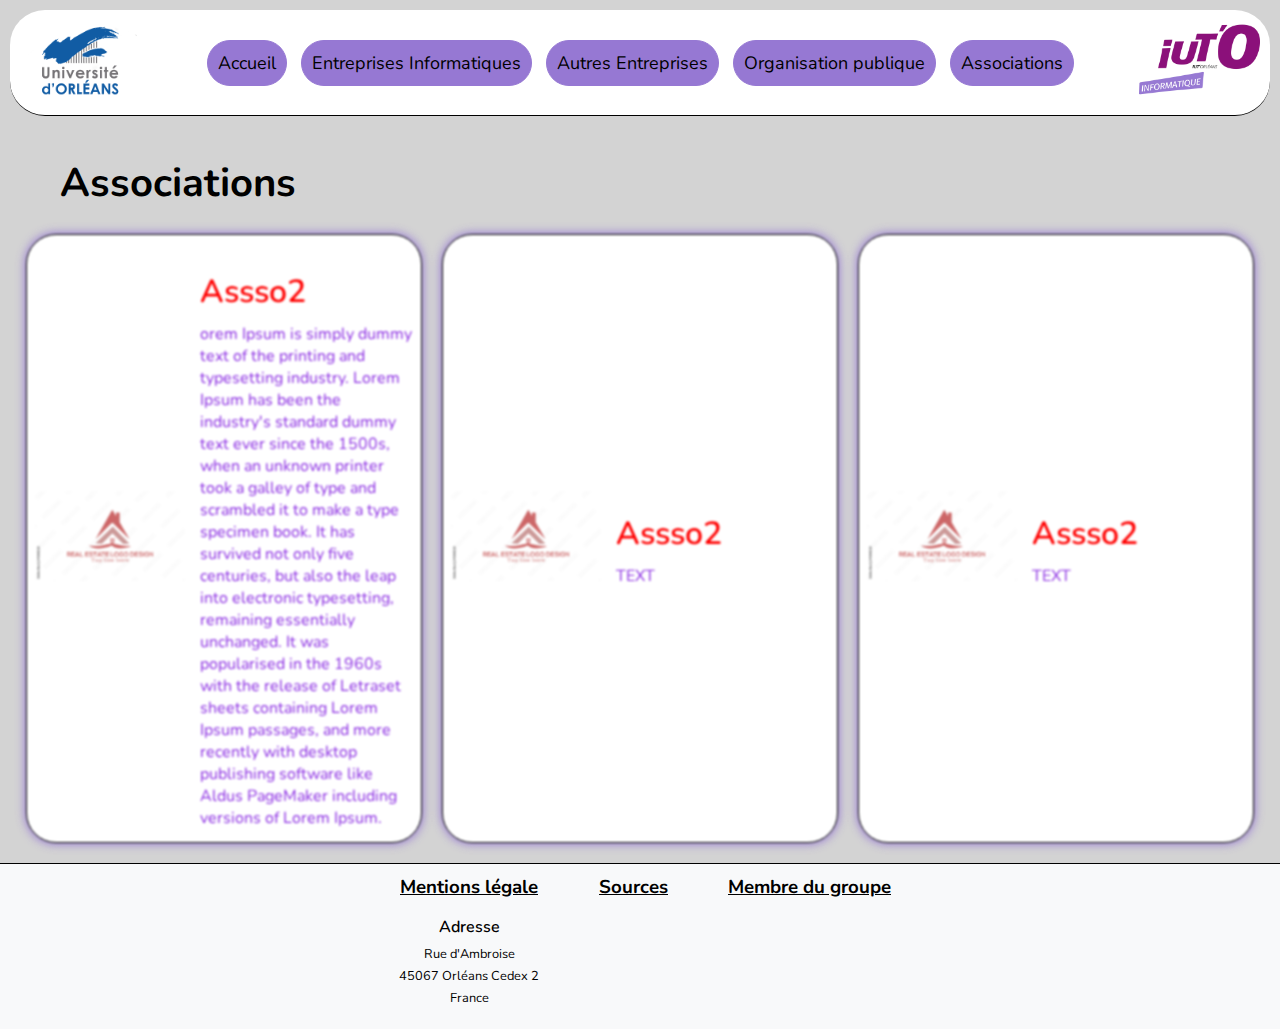
==== associations.html @ 58e04e58 "feat : ajout de liens vers les pages de l'université dans les en-têtes" ====
<!DOCTYPE html>
<html lang="fr">
<head>
    <meta charset="UTF-8">
    <meta name="viewport" content="width=device-width, initial-scale=1.0">
    <link rel="preconnect" href="https://fonts.googleapis.com">
    <link rel="preconnect" href="https://fonts.gstatic.com" crossorigin>
    <link href="https://fonts.googleapis.com/css2?family=Nunito:ital,wght@0,384;1,384&display=swap" rel="stylesheet">
    <link rel="stylesheet" href="./ressources/css/styles.css">
    <link rel="stylesheet" href="./ressources/css/positions.css">
    <title>IUT Orléans</title>
</head>
<body>
    <header>
        <a href="https://www.univ-orleans.fr/fr/">
            <img src="./ressources/img/logoiut/Logo-IUTO-Univ.png" alt="Logo IUT" class="header_img" style="width: 100%;">
        </a>
        <nav class="nav_header">
            <ul class="nav_list">
                <a href="./index.html"><li>Accueil</li></a><!-- Groupe -->
                <a href="./entreprises_informatique.html"><li>Entreprises Informatiques</li></a><!--Stanislas HOMENIUK-->
                <a href="./autres_entreprises.html"><li>Autres Entreprises</li></a> <!--Bastian-->
                <a href="./orgaPublique.html"><li>Organisation publique</li></a> <!--Louis Maillet-->
                <a href="./associations.html"><li>Associations</li></a><!-- Célestin MAUBERT --> 
            </ul>
        </nav>
        <a href="https://www.univ-orleans.fr/fr/iut-orleans">
            <img src="./ressources/img/logoiut/IUTO-Info-sansfond.png" alt="Logo IUT" class="header_img" style="width: 100%;">
        </a>
    </header>
    <main>
        <h1 class="maintitle">Associations</h1> 
        <section class="main_section">
            <section class="ficheidentité">
                <article class="fiche">
                    <section class="fiche_img">
                        <img src="./ressources/img/associations/1000_F_411882128_7cZYniRq5bo5vbn8PYfZbslln73G75E5.jpg" alt="Icon de la première associations">
                    </section>
                    <section class="fiche_text">
                        <h2 class="fiche_header_text">Assso2</h2>
                        <p class="fiche_body_text">orem Ipsum is simply dummy text of the printing and typesetting industry. Lorem Ipsum has been the industry's standard dummy text ever since the 1500s, when an unknown printer took a galley of type and scrambled it to make a type specimen book. It has survived not only five centuries, but also the leap into electronic typesetting, remaining essentially unchanged. It was popularised in the 1960s with the release of Letraset sheets containing Lorem Ipsum passages, and more recently with desktop publishing software like Aldus PageMaker including versions of Lorem Ipsum.</p>
                    </section>
                </article>
                <article class="fiche">
                    <section class="fiche_img">
                        <img src="./ressources/img/associations/1000_F_411882128_7cZYniRq5bo5vbn8PYfZbslln73G75E5.jpg" alt="Icon de la première associations">
                    </section>
                    <section class="fiche_text">
                        <h2 class="fiche_header_text">Assso2</h2>
                        <p class="fiche_body_text">TEXT</p>
                    </section>
                </article>
                <article class="fiche">
                    <section class="fiche_img">
                        <img src="./ressources/img/associations/1000_F_411882128_7cZYniRq5bo5vbn8PYfZbslln73G75E5.jpg" alt="Icon de la première associations">
                    </section>
                    <section class="fiche_text">
                        <h2 class="fiche_header_text">Assso2</h2>
                        <p class="fiche_body_text">TEXT</p>
                    </section>
                </article>
            </section>
        </section>
    </main>
    <footer class="footer">
        <nav class="nav_footer">
            <section class="section_footer">
                <h3><a href="">Mentions légale</a></h3>
                <ul>
                    <li><h4>Adresse</h4></li>
                    <li><span>
                        Rue d'Ambroise
                        <br>
                        45067 Orléans Cedex 2
                        <br>
                        France
                    </span></li>
                </ul>
            </section>
            <section class="section_footer">
                <h3><a href="">Sources</a></h3>
            </section>
            <section class="section_footer">
                <h3><a href="">Membre du groupe</a></h3>
            </section>
        </nav>
    </footer>
</body>
</html>
---- ressources/css/styles.css ----
/*Setup*/
html {
    font-family: "Nunito", serif;
    font-style: normal;
}

body h1, h3 {
    margin: 0 0 14px
}

body {
    padding: 0;
    margin: 0;
    background-color: lightgrey;
}

h1 {
    font-size: 2.5em;
    font-weight: 700;
}

h2 {
    font-size: 2em;
    font-weight: 600;
}

h4 {
    font-size: 1em;
    font-weight: 600;
}

p {
    font-size: 1em;
    font-weight: 400;
}

/*Header + Nav*/
header {
    margin: 10px;
    border-bottom: 1px solid black;
    border-radius: 35px;
    background-color: #FFFFFF; 
}

.nav_header a li {
    list-style:none;
    border: 1px solid #9678d3;
    border-radius: 35px;
    background-color: #9678d3;
    color: black;
    text-align: center;
    font-size: 18px;
    margin: 5px 7px;
    transition-duration: 0.3s;
}

.nav_header a {
    text-decoration: none;
}

.nav_header a li:hover {
    background-color: #ddd;
    color: black;
}

.header_img {
    max-width: 150px;
}

/*Fiche Identité - Header*/
.ficheidentité article {
    border:1px solid black;
    border-radius: 30px;
    background-color: white;
    box-shadow: 0px 0px 10px 1px #9678d3;
    filter: blur(1px);
    transition: 0.2S;
}

.ficheidentité article:hover {
    filter: blur(0px);
    transition: 0.2s;
}

/*Le blur est désactivé si petit écran*/


.fiche {
    display: flex;
    align-items: center;
    margin-bottom: 10px;
    height: auto;
}

.fiche_img {
    width: 150px;
    margin-right: 15px;
}

.fiche_img img {
    max-width: 100%;
    height: auto;
}

.fiche_text {
    flex: 1;
}

.fiche_header_text {
    margin-bottom: 10px;
    font-size: 2em;
    color: red;
}
/*Fiche Identité - Body*/
.fiche_body {
    margin-top: 10px;
}

.fiche_body_text {
    margin: 0px;
    font-size: 1em;
    color: blueviolet;
}

.fiche_body_text{
    max-width: 600px;
    margin-bottom: 5px;
}
/*Image*/



/*Main*/
main {
    margin: 5px;
    padding: 5px;
}

/*Footer*/

.footer {
    border-top: 1px solid black;
    background-color: #FFFFFF;
}

.footer li {
    list-style: none;
    margin-left: 0px;
    padding-left: 0px;
}
.footer a {
    color: black;
}
.footer span {
    font-size: 0.8em
}

.section_footer h4 {
    margin-top: 2px;
    margin-bottom: 4px;
}

/*Responsive*/
@media (max-width: 768px) {
    h1 {
        font-size: 4em;
        font-weight: 700;
    }
    
    h2 {
        font-size: 0.5em;
        font-weight: 600;
    }
    
    h4 {
        font-size: 0.3em;
        font-weight: 600;
    }
    
    p {
        font-size: 0.2em;
        font-weight: 400;
    }

    .nav_header ul {
        flex-direction: column;
    }

    .ficheidentité {
        grid-template-columns: 1fr;
    }

    .ficheidentité article {
        filter: none;
    }
}
---- ressources/css/positions.css ----
/*Header + Nav*/

header {
    display: flex;
    flex-wrap: nowrap;
    justify-content: center;
    align-items: center;
    padding: 10px;
}

.nav_header {
    width: 100%;
    text-align: center;
}

.nav_header ul {
    display: flex;
    flex-wrap: wrap;
    justify-content: center;
    padding-left: 0;
    margin: 0;
}

.nav_header li {
    flex-basis: 100%;
    margin: 5px;
}

.nav_header ul a li {
    padding: 10px;
}

/*Fiche Identité*/

.ficheidentité {
    display: flex;
    flex-wrap: wrap;
    justify-content: center;
}

.ficheidentité article {
    flex-basis: 100%;
    margin: 10px;
    padding: 8px;
}

.fiche {
    border: 1px solid red;
    display: flex;
    flex-wrap: nowrap;
}


/*Les fiches d'identité s'empilent si écran trop petit*/
@media (min-width: 768px) {
    .ficheidentité article {
        flex-basis: 30%;
    }
}

/*Main*/

.maintitle {
    margin-top: 20px;
    margin-left: 50px;
}

main {
    flex: 1;
    margin: 5px;
    padding: 5px;
}

/*Footer*/
.footer {
    width: 100%;
    text-align: center;
    padding: 5px;
    background-color: #f8f9fa;
    margin-top: auto;
}

.nav_footer {
    display: flex;
    flex-wrap: wrap;
    justify-content: center;
}

.nav_footer ul {
    padding-left: 0;
}

.section_footer {
    margin: 5px 30px 0 30px;
}

html, body {
    height: 100%;
    margin: 0;
    display: flex;
    flex-direction: column;
}
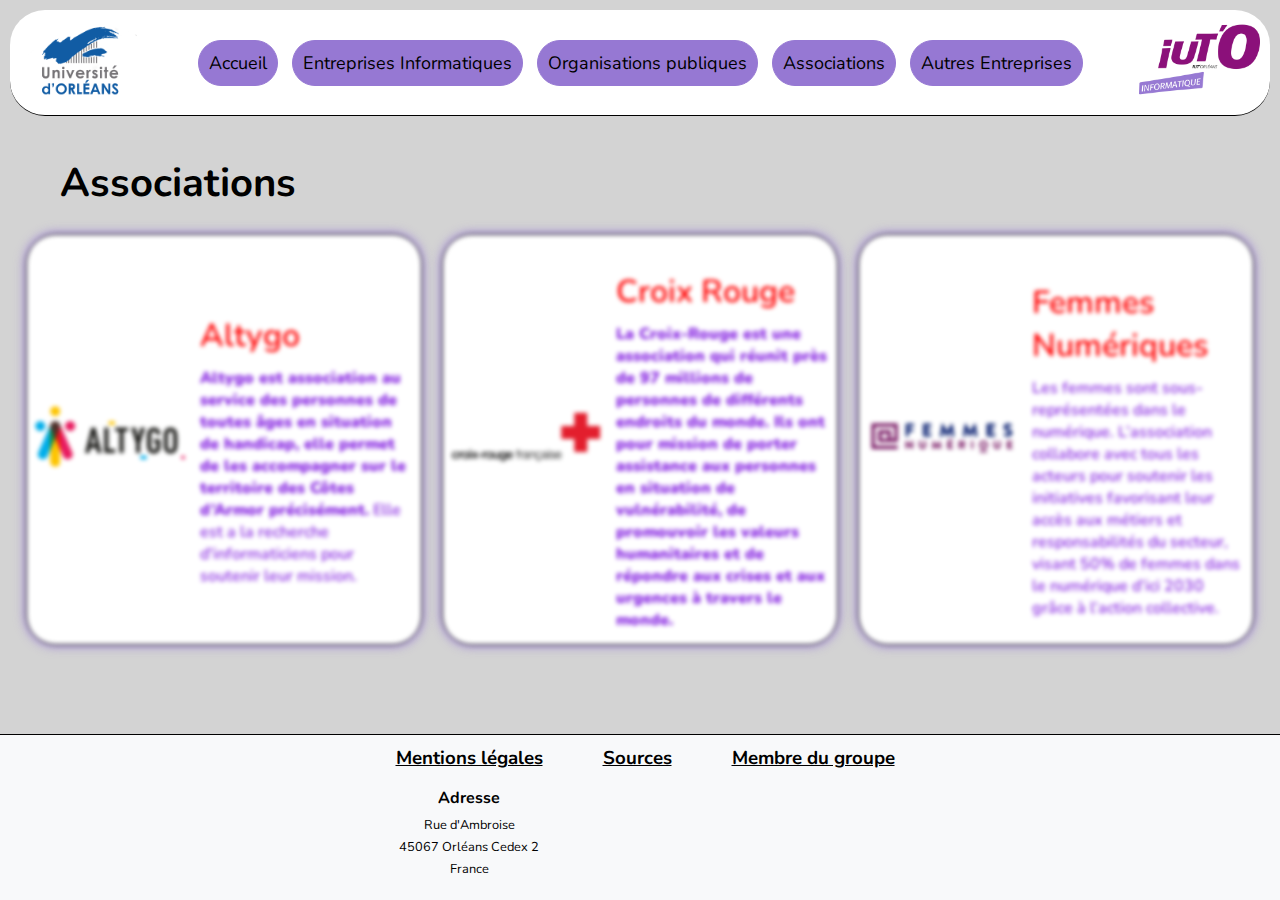
==== commit 6f287757: "Ca modif dure la" ====
--- a/associations.html
+++ b/associations.html
@@ -19,9 +19,9 @@
             <ul class="nav_list">
                 <a href="./index.html"><li>Accueil</li></a><!-- Groupe -->
                 <a href="./entreprises_informatique.html"><li>Entreprises Informatiques</li></a><!--Stanislas HOMENIUK-->
+                <a href="./orgaPublique.html"><li>Organisations publiques</li></a> <!--Louis Maillet-->
+                <a href="./associations.html"><li>Associations</li></a><!-- Célestin MAUBERT --> 
                 <a href="./autres_entreprises.html"><li>Autres Entreprises</li></a> <!--Bastian-->
-                <a href="./orgaPublique.html"><li>Organisation publique</li></a> <!--Louis Maillet-->
-                <a href="./associations.html"><li>Associations</li></a><!-- Célestin MAUBERT --> 
             </ul>
         </nav>
         <a href="https://www.univ-orleans.fr/fr/iut-orleans">
@@ -34,29 +34,36 @@
             <section class="ficheidentité">
                 <article class="fiche">
                     <section class="fiche_img">
-                        <img src="./ressources/img/associations/1000_F_411882128_7cZYniRq5bo5vbn8PYfZbslln73G75E5.jpg" alt="Icon de la première associations">
+                        <img src="./ressources/img/associations/logo-Altygo.png" alt="Icon de la première associations">
                     </section>
                     <section class="fiche_text">
-                        <h2 class="fiche_header_text">Assso2</h2>
-                        <p class="fiche_body_text">orem Ipsum is simply dummy text of the printing and typesetting industry. Lorem Ipsum has been the industry's standard dummy text ever since the 1500s, when an unknown printer took a galley of type and scrambled it to make a type specimen book. It has survived not only five centuries, but also the leap into electronic typesetting, remaining essentially unchanged. It was popularised in the 1960s with the release of Letraset sheets containing Lorem Ipsum passages, and more recently with desktop publishing software like Aldus PageMaker including versions of Lorem Ipsum.</p>
+                        <h2 class="fiche_header_text">Altygo</h2>
+                        <p class="fiche_body_text">
+                            <strong>Altygo est association au service des personnes de toutes âges en situation de handicap, elle permet de les accompagner sur le territoire des Côtes d’Armor précisément.</strong>
+                            Elle est a la recherche d'informaticiens pour soutenir leur mission.
+                        </p>
                     </section>
                 </article>
                 <article class="fiche">
                     <section class="fiche_img">
-                        <img src="./ressources/img/associations/1000_F_411882128_7cZYniRq5bo5vbn8PYfZbslln73G75E5.jpg" alt="Icon de la première associations">
+                        <img src="./ressources/img/associations/Croix_Rouge.png" alt="Icon de la première associations">
                     </section>
                     <section class="fiche_text">
-                        <h2 class="fiche_header_text">Assso2</h2>
-                        <p class="fiche_body_text">TEXT</p>
+                        <h2 class="fiche_header_text">Croix Rouge</h2>
+                        <p class="fiche_body_text">
+                            <strong>La Croix-Rouge est une association qui réunit près de 97 millions de personnes de différents endroits du monde. Ils ont pour mission de porter assistance aux personnes en situation de vulnérabilité, de promouvoir les valeurs humanitaires et de répondre aux crises et aux urgences à travers le monde.</strong>
+                        </p>
                     </section>
                 </article>
                 <article class="fiche">
                     <section class="fiche_img">
-                        <img src="./ressources/img/associations/1000_F_411882128_7cZYniRq5bo5vbn8PYfZbslln73G75E5.jpg" alt="Icon de la première associations">
+                        <img src="./ressources/img/associations/femmenumerique.png" alt="Icon de la première associations">
                     </section>
                     <section class="fiche_text">
-                        <h2 class="fiche_header_text">Assso2</h2>
-                        <p class="fiche_body_text">TEXT</p>
+                        <h2 class="fiche_header_text">Femmes Numériques</h2>
+                        <p class="fiche_body_text">
+                            Les femmes sont sous-représentées dans le numérique. L’association collabore avec tous les acteurs pour soutenir les initiatives favorisant leur accès aux métiers et responsabilités du secteur, visant 50% de femmes dans le numérique d’ici 2030 grâce à l’action collective.
+                        </p>
                     </section>
                 </article>
             </section>
@@ -65,7 +72,7 @@
     <footer class="footer">
         <nav class="nav_footer">
             <section class="section_footer">
-                <h3><a href="">Mentions légale</a></h3>
+                <h3><a href="">Mentions légales</a></h3>
                 <ul>
                     <li><h4>Adresse</h4></li>
                     <li><span>
--- a/ressources/css/styles.css
+++ b/ressources/css/styles.css
@@ -26,12 +26,12 @@
 
 h4 {
     font-size: 1em;
-    font-weight: 600;
+    font-weight: 700;
 }
 
 p {
     font-size: 1em;
-    font-weight: 400;
+    font-weight: 600;
 }
 
 /*Header + Nav*/
@@ -73,7 +73,7 @@
     border-radius: 30px;
     background-color: white;
     box-shadow: 0px 0px 10px 1px #9678d3;
-    filter: blur(1px);
+    filter: blur(2px);
     transition: 0.2S;
 }
 
@@ -81,8 +81,6 @@
     filter: blur(0px);
     transition: 0.2s;
 }
-
-/*Le blur est désactivé si petit écran*/
 
 
 .fiche {
@@ -120,12 +118,10 @@
     margin: 0px;
     font-size: 1em;
     color: blueviolet;
-}
-
-.fiche_body_text{
     max-width: 600px;
     margin-bottom: 5px;
 }
+
 /*Image*/
 
 
@@ -158,6 +154,7 @@
 .section_footer h4 {
     margin-top: 2px;
     margin-bottom: 4px;
+    
 }
 
 /*Responsive*/
--- a/ressources/css/positions.css
+++ b/ressources/css/positions.css
@@ -65,6 +65,13 @@
     margin-left: 50px;
 }
 
+.intro {
+    margin-top: 20px;
+    margin-left: 50px;
+    margin-right: 50px;
+    margin-bottom: 30px;
+}
+
 main {
     flex: 1;
     margin: 5px;
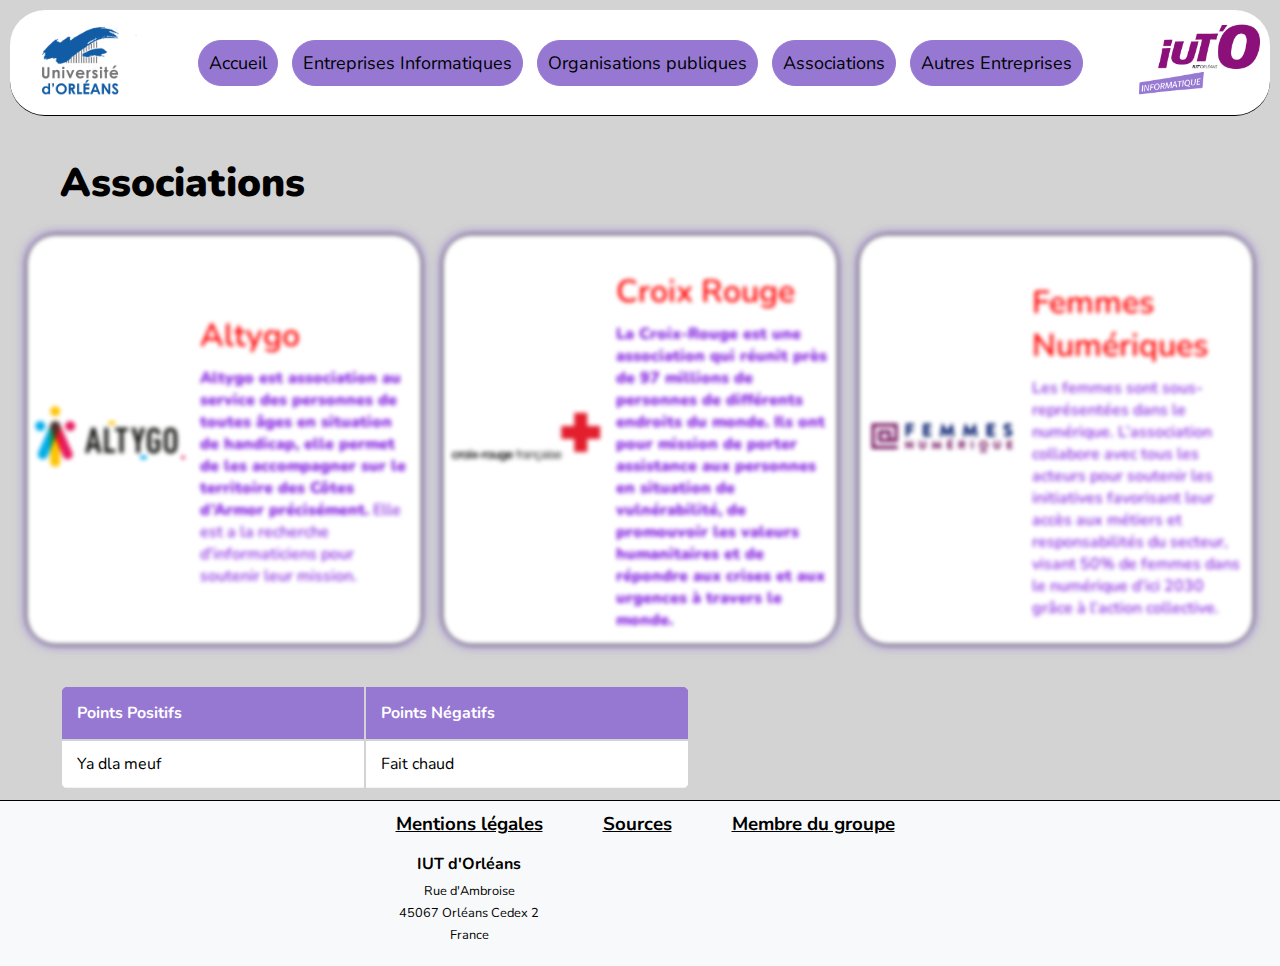
==== commit e6e70c5b: "push" ====
--- a/associations.html
+++ b/associations.html
@@ -68,13 +68,27 @@
                 </article>
             </section>
         </section>
+        <table class="info-table-celestin">
+            <thead>
+                <tr>
+                    <th>Points Positifs</th>
+                    <th>Points Négatifs</th>
+                </tr>
+            </thead>
+            <tbody>
+                <tr>
+                    <td>Ya dla meuf</td>
+                    <td>Fait chaud</td>
+                </tr>
+            </tbody>
+        </table>
     </main>
     <footer class="footer">
         <nav class="nav_footer">
             <section class="section_footer">
                 <h3><a href="">Mentions légales</a></h3>
                 <ul>
-                    <li><h4>Adresse</h4></li>
+                    <li><h4>IUT d'Orléans</h4></li>
                     <li><span>
                         Rue d'Ambroise
                         <br>
--- a/ressources/css/styles.css
+++ b/ressources/css/styles.css
@@ -16,7 +16,7 @@
 
 h1 {
     font-size: 2.5em;
-    font-weight: 700;
+    font-weight: 900;
 }
 
 h2 {
@@ -192,6 +192,101 @@
     }
 }
 
-
-
-
+/*-- Celestin --*/
+/*Tableau*/
+.info-table-celestin {
+    width: 50%;
+    border-radius: 12px;
+    overflow: hidden;
+    margin-top: 30px;
+    margin-left: 50px;
+}
+
+/*Haut Tableau (Titre)*/
+.info-table-celestin th {
+    background-color: #9678d3;
+    color: white;
+    padding: 15px;
+    text-align: left;
+
+}
+
+.info-table-celestin td {
+    padding: 12px 15px;
+    background-color: #ffffff;
+    border-bottom: 1px solid #f3f3f3;
+}
+
+.info-table-celestin tr:hover td {
+    background-color: #f8f6ff;
+}
+
+.table-link-celestin {
+    color: #9678d3;
+    text-decoration: none;
+    font-weight: 700;
+    transition: color 0.3s ease;
+}
+
+.table-link-celestin:hover {
+    color: #7a5db3;
+    text-decoration: underline;
+}
+
+/*Accueil - Header*/
+.fiche_accueil article {
+    border:1px solid black;
+    border-radius: 30px;
+    background-color: white;
+    box-shadow: 0px 0px 10px 1px #9678d3;
+    filter: blur(2px);
+    transition: 0.2S;
+}
+
+.fiche_accueil article:hover {
+    filter: blur(0px);
+    transition: 0.2s;
+}
+
+
+.fiche_associations {
+    display: flex;
+    align-items: center;
+    margin-bottom: 10px;
+    height: auto;
+}
+
+.fiche_img {
+    width: 150px;
+    margin-right: 15px;
+}
+
+.fiche_img img {
+    max-width: 100%;
+    height: auto;
+}
+
+.fiche_text {
+    flex: 1;
+}
+
+.fiche_header_text {
+    margin-bottom: 10px;
+    font-size: 2em;
+    color: red;
+}
+/*Fiche Identité - Body*/
+.fiche_body {
+    margin-top: 10px;
+}
+
+.fiche_body_text {
+    margin: 0px;
+    font-size: 1em;
+    color: blueviolet;
+    max-width: 600px;
+    margin-bottom: 5px;
+}
+
+
+
--- a/ressources/css/positions.css
+++ b/ressources/css/positions.css
@@ -65,11 +65,8 @@
     margin-left: 50px;
 }
 
-.intro {
-    margin-top: 20px;
-    margin-left: 50px;
-    margin-right: 50px;
-    margin-bottom: 30px;
+.desctitle {
+    margin: 20px 50px 30px 50px;
 }
 
 main {
@@ -106,4 +103,42 @@
     margin: 0;
     display: flex;
     flex-direction: column;
-}+}
+
+/*Accueil*/
+
+.fiche_accueil {
+    display: flex;
+    flex-wrap: wrap;
+}
+
+.fiche_accueil article {
+    flex-basis: 75%;
+    margin: 10px;
+    padding: 8px;
+}
+
+.fiche_entreprise_informatique {
+    border: 1px solid red;
+    display: flex;
+    flex-wrap: nowrap;
+    align-items: right;
+}
+
+.fiche_organisation_publiques {
+    border: 1px solid red;
+    display: flex;
+    flex-wrap: nowrap;
+}
+.fiche_associations {
+    border: 1px solid red;
+    display: flex;
+    flex-wrap: nowrap;
+}
+
+.fiche_autre_entreprises {
+    border: 1px solid red;
+    display: flex;
+    flex-wrap: nowrap;
+}
+
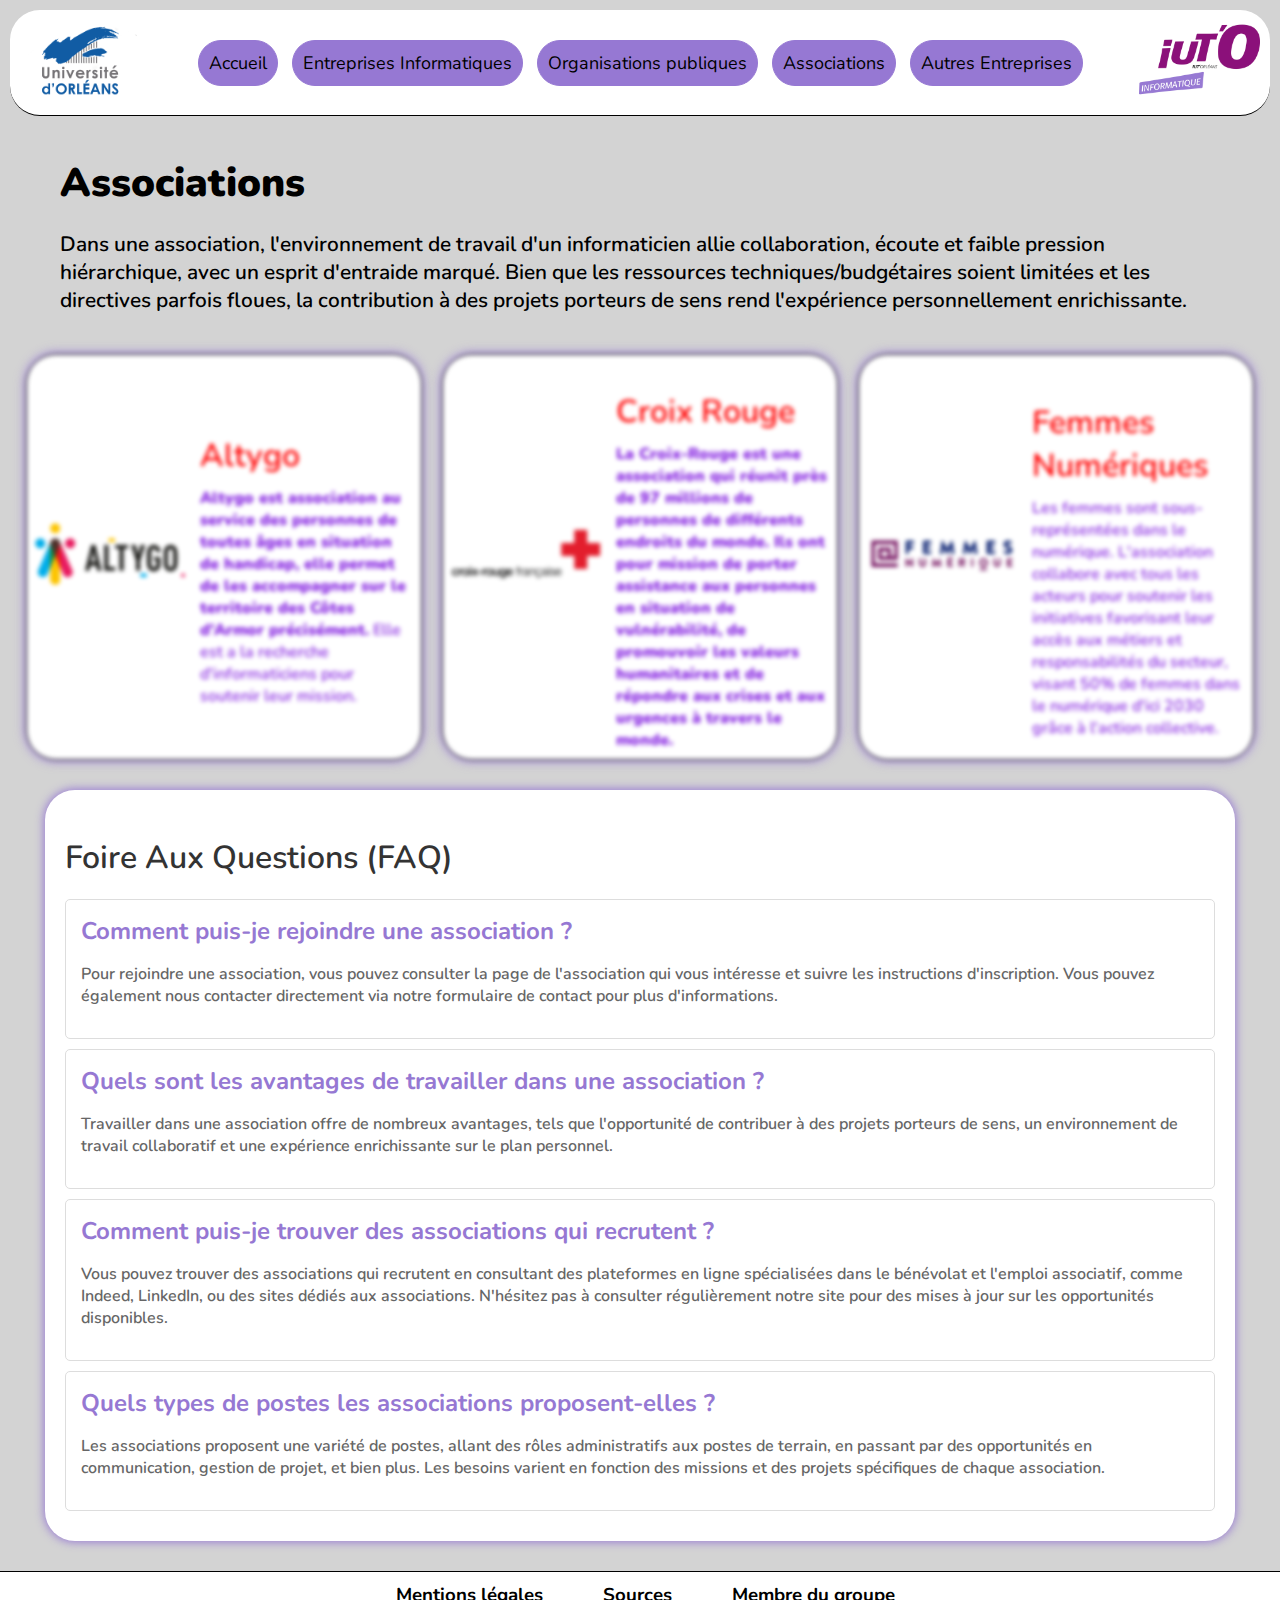
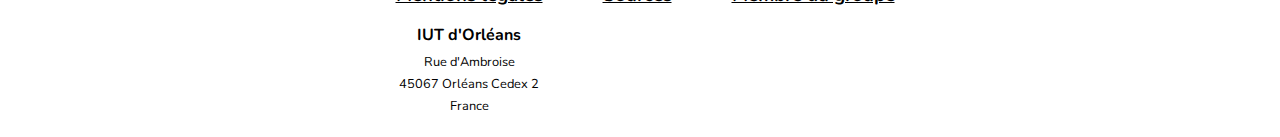
==== commit 598e36f5: "add : faq associations" ====
--- a/associations.html
+++ b/associations.html
@@ -29,7 +29,8 @@
         </a>
     </header>
     <main>
-        <h1 class="maintitle">Associations</h1> 
+        <h1 class="maintitle">Associations</h1>
+        <p class="desctitle">Dans une association, l'environnement de travail d'un informaticien allie collaboration, écoute et faible pression hiérarchique, avec un esprit d'entraide marqué. Bien que les ressources techniques/budgétaires soient limitées et les directives parfois floues, la contribution à des projets porteurs de sens rend l'expérience personnellement enrichissante.</p>
         <section class="main_section">
             <section class="ficheidentité">
                 <article class="fiche">
@@ -39,7 +40,7 @@
                     <section class="fiche_text">
                         <h2 class="fiche_header_text">Altygo</h2>
                         <p class="fiche_body_text">
-                            <strong>Altygo est association au service des personnes de toutes âges en situation de handicap, elle permet de les accompagner sur le territoire des Côtes d’Armor précisément.</strong>
+                            <strong>Altygo est association au service des personnes de toutes âges en situation de handicap, elle permet de les accompagner sur le territoire des Côtes d'Armor précisément.</strong>
                             Elle est a la recherche d'informaticiens pour soutenir leur mission.
                         </p>
                     </section>
@@ -62,26 +63,31 @@
                     <section class="fiche_text">
                         <h2 class="fiche_header_text">Femmes Numériques</h2>
                         <p class="fiche_body_text">
-                            Les femmes sont sous-représentées dans le numérique. L’association collabore avec tous les acteurs pour soutenir les initiatives favorisant leur accès aux métiers et responsabilités du secteur, visant 50% de femmes dans le numérique d’ici 2030 grâce à l’action collective.
+                            Les femmes sont sous-représentées dans le numérique. L'association collabore avec tous les acteurs pour soutenir les initiatives favorisant leur accès aux métiers et responsabilités du secteur, visant 50% de femmes dans le numérique d'ici 2030 grâce à l'action collective.
                         </p>
                     </section>
                 </article>
             </section>
         </section>
-        <table class="info-table-celestin">
-            <thead>
-                <tr>
-                    <th>Points Positifs</th>
-                    <th>Points Négatifs</th>
-                </tr>
-            </thead>
-            <tbody>
-                <tr>
-                    <td>Ya dla meuf</td>
-                    <td>Fait chaud</td>
-                </tr>
-            </tbody>
-        </table>
+        <section class="faq">
+            <h2>Foire Aux Questions (FAQ)</h2>
+            <section class="faq-item">
+                <h3>Comment puis-je rejoindre une association ?</h3>
+                <p>Pour rejoindre une association, vous pouvez consulter la page de l'association qui vous intéresse et suivre les instructions d'inscription. Vous pouvez également nous contacter directement via notre formulaire de contact pour plus d'informations.</p>
+            </section>
+            <section class="faq-item">
+                <h3>Quels sont les avantages de travailler dans une association ?</h3>
+                <p>Travailler dans une association offre de nombreux avantages, tels que l'opportunité de contribuer à des projets porteurs de sens, un environnement de travail collaboratif et une expérience enrichissante sur le plan personnel.</p>
+            </section>
+            <section class="faq-item">
+                <h3>Comment puis-je trouver des associations qui recrutent ?</h3>
+                <p>Vous pouvez trouver des associations qui recrutent en consultant des plateformes en ligne spécialisées dans le bénévolat et l'emploi associatif, comme Indeed, LinkedIn, ou des sites dédiés aux associations. N'hésitez pas à consulter régulièrement notre site pour des mises à jour sur les opportunités disponibles.</p>
+            </section>
+            <section class="faq-item">
+                <h3>Quels types de postes les associations proposent-elles ?</h3>
+                <p>Les associations proposent une variété de postes, allant des rôles administratifs aux postes de terrain, en passant par des opportunités en communication, gestion de projet, et bien plus. Les besoins varient en fonction des missions et des projets spécifiques de chaque association.</p>
+            </section>
+        </section>
     </main>
     <footer class="footer">
         <nav class="nav_footer">
--- a/ressources/css/styles.css
+++ b/ressources/css/styles.css
@@ -12,6 +12,7 @@
     padding: 0;
     margin: 0;
     background-color: lightgrey;
+    overflow-x: hidden; /* enleve de defillement sur le cote horizontal pas sure sure que ce soit bien mais ca fonctionne */
 }
 
 h1 {
@@ -38,7 +39,7 @@
 header {
     margin: 10px;
     border-bottom: 1px solid black;
-    border-radius: 35px;
+    border-radius: 30px;
     background-color: #FFFFFF; 
 }
 
@@ -67,10 +68,16 @@
     max-width: 150px;
 }
 
+/*Main*/
+
+.desctitle {
+    font-size: 1.3em;
+}
+
 /*Fiche Identité - Header*/
 .ficheidentité article {
     border:1px solid black;
-    border-radius: 30px;
+    border-radius: 30px; 
     background-color: white;
     box-shadow: 0px 0px 10px 1px #9678d3;
     filter: blur(2px);
@@ -122,16 +129,6 @@
     margin-bottom: 5px;
 }
 
-/*Image*/
-
-
-
-/*Main*/
-main {
-    margin: 5px;
-    padding: 5px;
-}
-
 /*Footer*/
 
 .footer {
@@ -159,25 +156,6 @@
 
 /*Responsive*/
 @media (max-width: 768px) {
-    h1 {
-        font-size: 4em;
-        font-weight: 700;
-    }
-    
-    h2 {
-        font-size: 0.5em;
-        font-weight: 600;
-    }
-    
-    h4 {
-        font-size: 0.3em;
-        font-weight: 600;
-    }
-    
-    p {
-        font-size: 0.2em;
-        font-weight: 400;
-    }
 
     .nav_header ul {
         flex-direction: column;
@@ -190,47 +168,6 @@
     .ficheidentité article {
         filter: none;
     }
-}
-
-/*-- Celestin --*/
-/*Tableau*/
-.info-table-celestin {
-    width: 50%;
-    border-radius: 12px;
-    overflow: hidden;
-    margin-top: 30px;
-    margin-left: 50px;
-}
-
-/*Haut Tableau (Titre)*/
-.info-table-celestin th {
-    background-color: #9678d3;
-    color: white;
-    padding: 15px;
-    text-align: left;
-
-}
-
-.info-table-celestin td {
-    padding: 12px 15px;
-    background-color: #ffffff;
-    border-bottom: 1px solid #f3f3f3;
-}
-
-.info-table-celestin tr:hover td {
-    background-color: #f8f6ff;
-}
-
-.table-link-celestin {
-    color: #9678d3;
-    text-decoration: none;
-    font-weight: 700;
-    transition: color 0.3s ease;
-}
-
-.table-link-celestin:hover {
-    color: #7a5db3;
-    text-decoration: underline;
 }
 
 /*Accueil - Header*/
@@ -285,8 +222,92 @@
     font-size: 1em;
     color: blueviolet;
     max-width: 600px;
-    margin-bottom: 5px;
-}
-
-
-
+}
+
+/*-- Celestin --*/
+/*FAQ*/
+.faq {
+    padding: 20px;
+    border-radius: 30px;
+    margin: 20px 35px;
+    background-color: white;
+    box-shadow: 0px 0px 10px 1px #9678d3;
+}
+
+.faq h2 {
+    font-size: 2em;
+    margin-bottom: 20px;
+    color: #333333;
+}
+
+.faq-item {
+    background-color: #FFFFFF;
+    border: 1px solid #dddddd;
+    border-radius: 5px;
+    padding: 15px;
+    margin-bottom: 10px;
+}
+
+.faq-item h3 {
+    font-size: 1.5em;
+    margin-bottom: 10px;
+    color: #9678d3;
+}
+
+.faq-item p {
+    font-size: 1em;
+    color: #666666;
+}
+/*Fin marque*/
+
+
+/* modification louis tableau points forts / points faibles */
+.Comparaison_orgapublic h2{
+    font-size : 2em;
+    
+}
+.Comparaison_orgapublic {
+    margin: 20px;
+    padding: 10px;
+    background-color: #f9f9f9;
+    box-shadow: 0px 0px 10px 1px #9678d3;
+    border-radius: 30px; 
+    filter: blur(2px); 
+    transition: 0.2s;
+}
+
+.Comparaison_orgapublic:hover {
+    filter: blur(0px);
+    transition: 0.2s;
+}
+
+.orgapublic_table {
+    border-collapse: separate;
+    border-spacing: 0;
+}
+
+.orgapublic_table th, .orgapublic_table td {
+    border: 1px solid #ddd;
+    padding: 10px;
+
+}
+.orgapublic_table th {
+    background-color: #9678d3;
+    color: white;
+}
+.orgapublic_table th:first-child {
+    border-top-left-radius: 30px;
+}
+
+.orgapublic_table th:last-child {
+    border-top-right-radius: 30px;
+}
+
+.orgapublic_table tr:last-child td:first-child {
+    border-bottom-left-radius: 30px;
+}
+
+.orgapublic_table tr:last-child td:last-child {
+    border-bottom-right-radius: 30px;
+}
+
--- a/ressources/css/positions.css
+++ b/ressources/css/positions.css
@@ -45,7 +45,6 @@
 }
 
 .fiche {
-    border: 1px solid red;
     display: flex;
     flex-wrap: nowrap;
 }
@@ -80,7 +79,6 @@
     width: 100%;
     text-align: center;
     padding: 5px;
-    background-color: #f8f9fa;
     margin-top: auto;
 }
 
@@ -119,26 +117,32 @@
 }
 
 .fiche_entreprise_informatique {
-    border: 1px solid red;
     display: flex;
     flex-wrap: nowrap;
     align-items: right;
 }
 
 .fiche_organisation_publiques {
-    border: 1px solid red;
     display: flex;
     flex-wrap: nowrap;
 }
+
 .fiche_associations {
-    border: 1px solid red;
     display: flex;
     flex-wrap: nowrap;
 }
 
 .fiche_autre_entreprises {
-    border: 1px solid red;
     display: flex;
     flex-wrap: nowrap;
 }
 
+
+/* modif louis fiche points forts / points faibles */
+.Comparaison_orgapublic {
+    width: 94%; 
+    margin: 20px auto ; 
+    padding: 10px;
+
+}
+
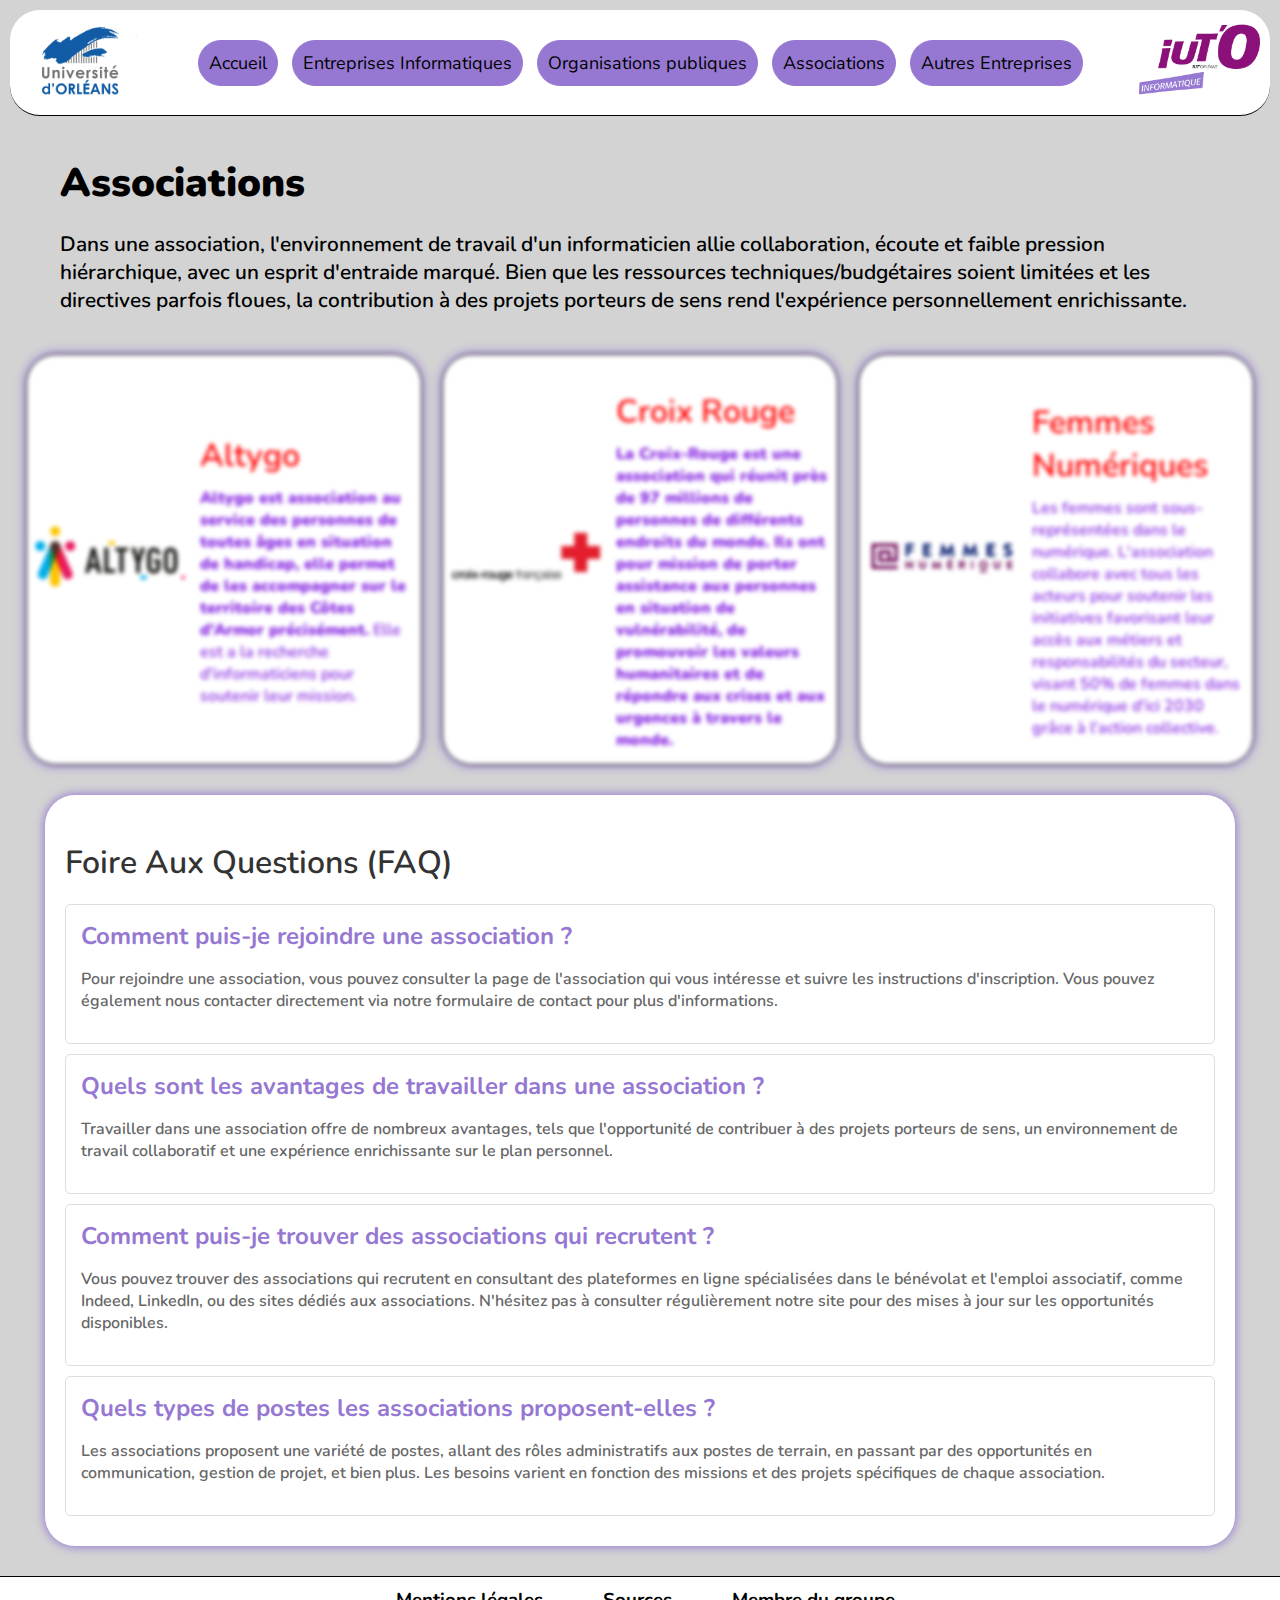
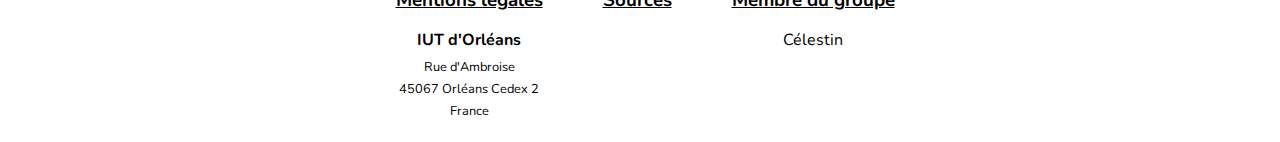
==== commit f7eafb17: "feat : alignement des box de l'index et des img + text" ====
--- a/associations.html
+++ b/associations.html
@@ -71,19 +71,19 @@
         </section>
         <section class="faq">
             <h2>Foire Aux Questions (FAQ)</h2>
-            <section class="faq-item">
+            <section class="faq_item">
                 <h3>Comment puis-je rejoindre une association ?</h3>
                 <p>Pour rejoindre une association, vous pouvez consulter la page de l'association qui vous intéresse et suivre les instructions d'inscription. Vous pouvez également nous contacter directement via notre formulaire de contact pour plus d'informations.</p>
             </section>
-            <section class="faq-item">
+            <section class="faq_item">
                 <h3>Quels sont les avantages de travailler dans une association ?</h3>
                 <p>Travailler dans une association offre de nombreux avantages, tels que l'opportunité de contribuer à des projets porteurs de sens, un environnement de travail collaboratif et une expérience enrichissante sur le plan personnel.</p>
             </section>
-            <section class="faq-item">
+            <section class="faq_item">
                 <h3>Comment puis-je trouver des associations qui recrutent ?</h3>
                 <p>Vous pouvez trouver des associations qui recrutent en consultant des plateformes en ligne spécialisées dans le bénévolat et l'emploi associatif, comme Indeed, LinkedIn, ou des sites dédiés aux associations. N'hésitez pas à consulter régulièrement notre site pour des mises à jour sur les opportunités disponibles.</p>
             </section>
-            <section class="faq-item">
+            <section class="faq_item">
                 <h3>Quels types de postes les associations proposent-elles ?</h3>
                 <p>Les associations proposent une variété de postes, allant des rôles administratifs aux postes de terrain, en passant par des opportunités en communication, gestion de projet, et bien plus. Les besoins varient en fonction des missions et des projets spécifiques de chaque association.</p>
             </section>
@@ -106,9 +106,18 @@
             </section>
             <section class="section_footer">
                 <h3><a href="">Sources</a></h3>
+                <ul>
+                    <li><a href=""></a></li>
+                    <li><a href=""></a></li>
+                    <li><a href=""></a></li>
+                    <li><a href=""></a></li>
+                </ul>
             </section>
             <section class="section_footer">
                 <h3><a href="">Membre du groupe</a></h3>
+                <ul>
+                    <li>Célestin</li>
+                </ul>
             </section>
         </nav>
     </footer>
--- a/ressources/css/styles.css
+++ b/ressources/css/styles.css
@@ -31,7 +31,7 @@
 }
 
 p {
-    font-size: 1em;
+    font-size: 1.3em;
     font-weight: 600;
 }
 
@@ -70,10 +70,6 @@
 
 /*Main*/
 
-.desctitle {
-    font-size: 1.3em;
-}
-
 /*Fiche Identité - Header*/
 .ficheidentité article {
     border:1px solid black;
@@ -125,7 +121,6 @@
     margin: 0px;
     font-size: 1em;
     color: blueviolet;
-    max-width: 600px;
     margin-bottom: 5px;
 }
 
@@ -168,60 +163,26 @@
     .ficheidentité article {
         filter: none;
     }
+
+    p {
+        font-size: 1em;
+    }
 }
 
 /*Accueil - Header*/
 .fiche_accueil article {
-    border:1px solid black;
+    width: 80%;
+    border: 1px solid black;
     border-radius: 30px;
     background-color: white;
     box-shadow: 0px 0px 10px 1px #9678d3;
     filter: blur(2px);
-    transition: 0.2S;
+    transition: 0.2s;
 }
 
 .fiche_accueil article:hover {
     filter: blur(0px);
     transition: 0.2s;
-}
-
-
-.fiche_associations {
-    display: flex;
-    align-items: center;
-    margin-bottom: 10px;
-    height: auto;
-}
-
-.fiche_img {
-    width: 150px;
-    margin-right: 15px;
-}
-
-.fiche_img img {
-    max-width: 100%;
-    height: auto;
-}
-
-.fiche_text {
-    flex: 1;
-}
-
-.fiche_header_text {
-    margin-bottom: 10px;
-    font-size: 2em;
-    color: red;
-}
-/*Fiche Identité - Body*/
-.fiche_body {
-    margin-top: 10px;
-}
-
-.fiche_body_text {
-    margin: 0px;
-    font-size: 1em;
-    color: blueviolet;
-    max-width: 600px;
 }
 
 /*-- Celestin --*/
@@ -240,7 +201,7 @@
     color: #333333;
 }
 
-.faq-item {
+.faq_item {
     background-color: #FFFFFF;
     border: 1px solid #dddddd;
     border-radius: 5px;
@@ -248,18 +209,17 @@
     margin-bottom: 10px;
 }
 
-.faq-item h3 {
+.faq_item h3 {
     font-size: 1.5em;
     margin-bottom: 10px;
     color: #9678d3;
 }
 
-.faq-item p {
+.faq_item p {
     font-size: 1em;
     color: #666666;
 }
 /*Fin marque*/
-
 
 /* modification louis tableau points forts / points faibles */
 .Comparaison_orgapublic h2{
@@ -311,3 +271,37 @@
     border-bottom-right-radius: 30px;
 }
 
+/* tableau entreprise info Stanislas */
+
+.taux_recrutement{
+    margin:20px;
+    padding:10px;
+    background-color:#f9f9f9;
+    box-shadow: 0px 0px 10px 1px #9678d3;
+    border-radius: 30px;
+}
+
+.recru_entrep_info {
+    border-collapse:separate;
+    border-spacing: 0;
+    table-layout:auto;
+    width: 100%;
+}
+
+.recru_entrep_info th {
+    background-color: #9678d3;
+    color:white;
+}
+
+.recru_entrep_info th, .recru_entrep_info td{
+    border: 1px solid #ddd;
+    padding:15px;
+}
+
+.recru_entrep_info tr:last-child td:first-child {
+    border-bottom-left-radius: 30px;
+}
+
+.recru_entrep_info tr:last-child td:last-child {
+    border-bottom-right-radius: 30px;
+}--- a/ressources/css/positions.css
+++ b/ressources/css/positions.css
@@ -119,7 +119,6 @@
 .fiche_entreprise_informatique {
     display: flex;
     flex-wrap: nowrap;
-    align-items: right;
 }
 
 .fiche_organisation_publiques {
@@ -137,12 +136,30 @@
     flex-wrap: nowrap;
 }
 
+.fiche_accueil article:nth-child(odd) { /*Impaire*/
+    margin-left: 0;
+    margin-right: auto;
+}
 
+.fiche_accueil article:nth-child(even) { /*paire*/
+    margin-left: auto;
+    margin-right: 0;
+    text-align: right
+}
+
+.fiche_accueil article:nth-child(even) .fiche_text {
+    margin-right: 10px;
+    margin-left: 0px;
+}
+
+.fiche_accueil article:nth-child(even) .fiche_img {
+    margin-left: 15px;
+    margin-right: 0px;
+}
 /* modif louis fiche points forts / points faibles */
 .Comparaison_orgapublic {
     width: 94%; 
     margin: 20px auto ; 
     padding: 10px;
 
-}
-
+}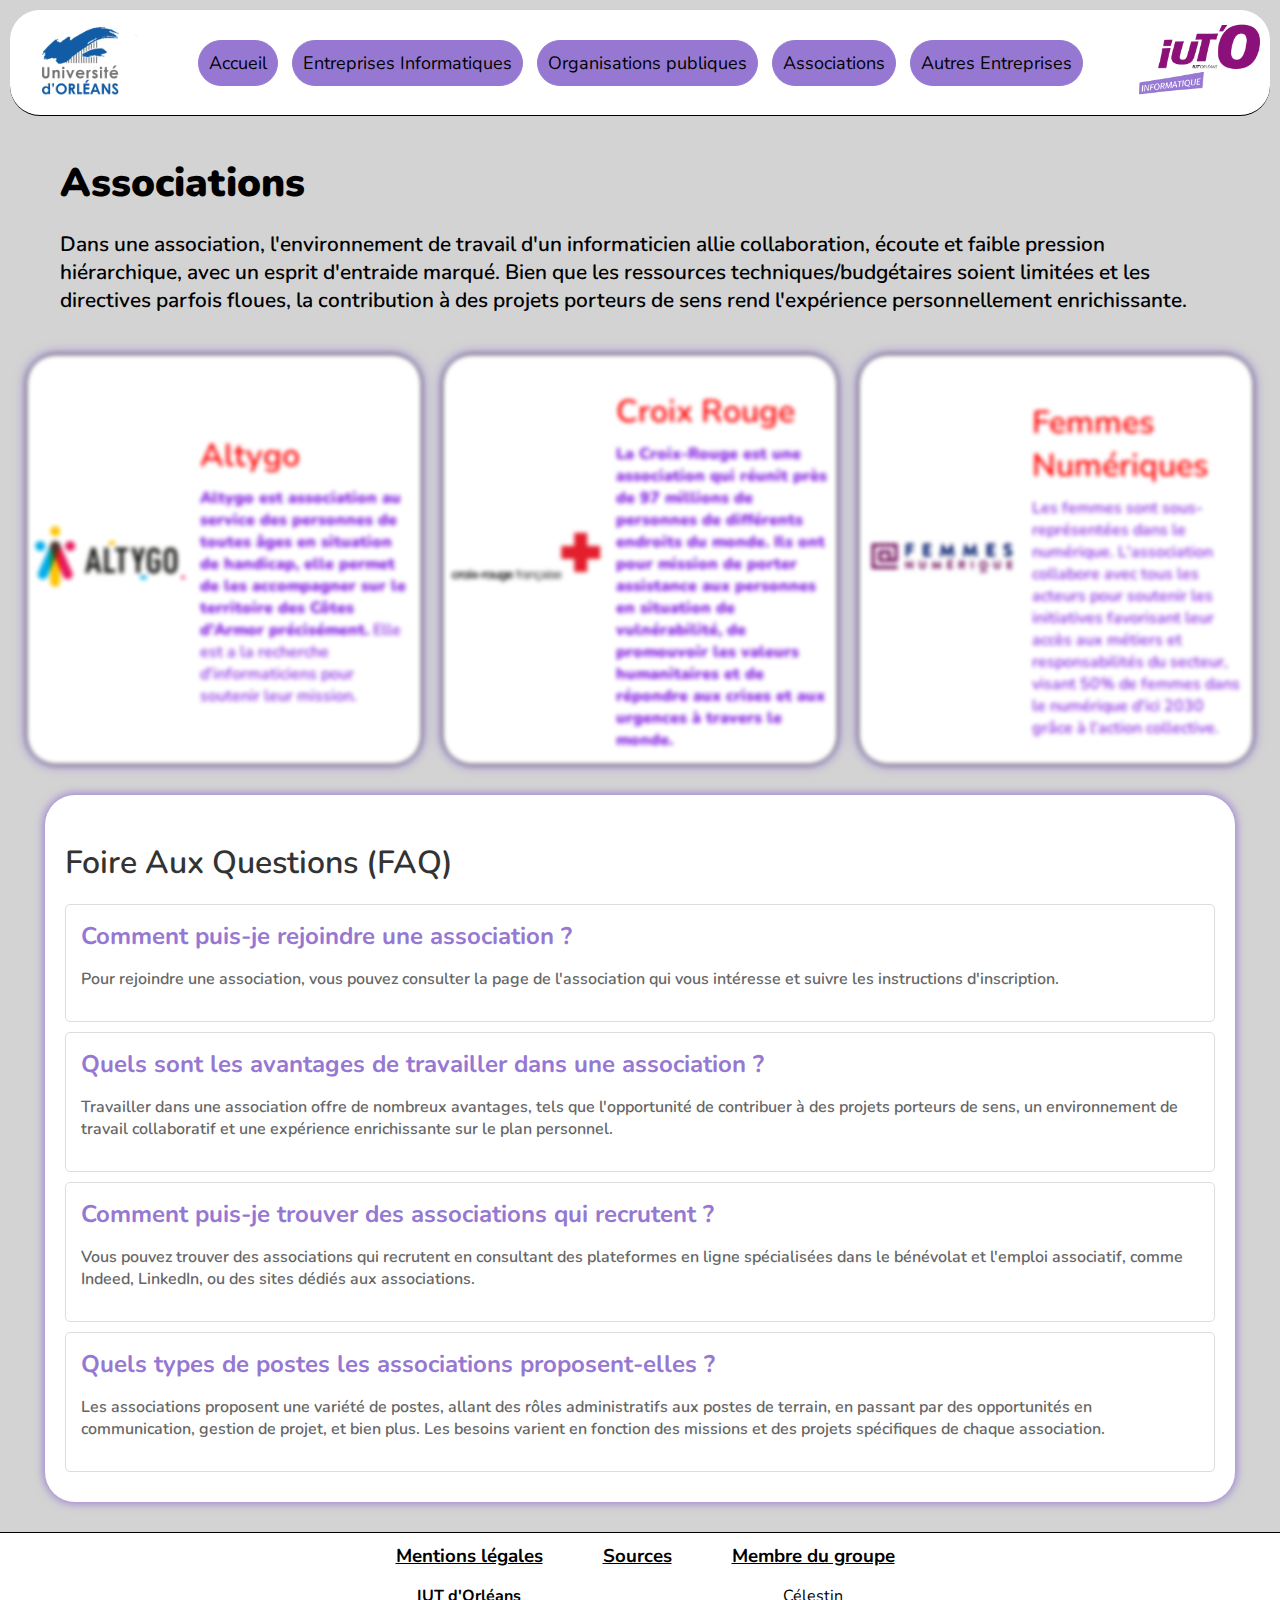
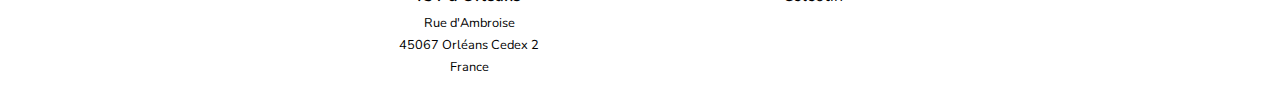
==== commit 4245e493: "fix : texte pas adaptés" ====
--- a/associations.html
+++ b/associations.html
@@ -73,7 +73,7 @@
             <h2>Foire Aux Questions (FAQ)</h2>
             <section class="faq_item">
                 <h3>Comment puis-je rejoindre une association ?</h3>
-                <p>Pour rejoindre une association, vous pouvez consulter la page de l'association qui vous intéresse et suivre les instructions d'inscription. Vous pouvez également nous contacter directement via notre formulaire de contact pour plus d'informations.</p>
+                <p>Pour rejoindre une association, vous pouvez consulter la page de l'association qui vous intéresse et suivre les instructions d'inscription.</p>
             </section>
             <section class="faq_item">
                 <h3>Quels sont les avantages de travailler dans une association ?</h3>
@@ -81,7 +81,7 @@
             </section>
             <section class="faq_item">
                 <h3>Comment puis-je trouver des associations qui recrutent ?</h3>
-                <p>Vous pouvez trouver des associations qui recrutent en consultant des plateformes en ligne spécialisées dans le bénévolat et l'emploi associatif, comme Indeed, LinkedIn, ou des sites dédiés aux associations. N'hésitez pas à consulter régulièrement notre site pour des mises à jour sur les opportunités disponibles.</p>
+                <p>Vous pouvez trouver des associations qui recrutent en consultant des plateformes en ligne spécialisées dans le bénévolat et l'emploi associatif, comme Indeed, LinkedIn, ou des sites dédiés aux associations.</p>
             </section>
             <section class="faq_item">
                 <h3>Quels types de postes les associations proposent-elles ?</h3>
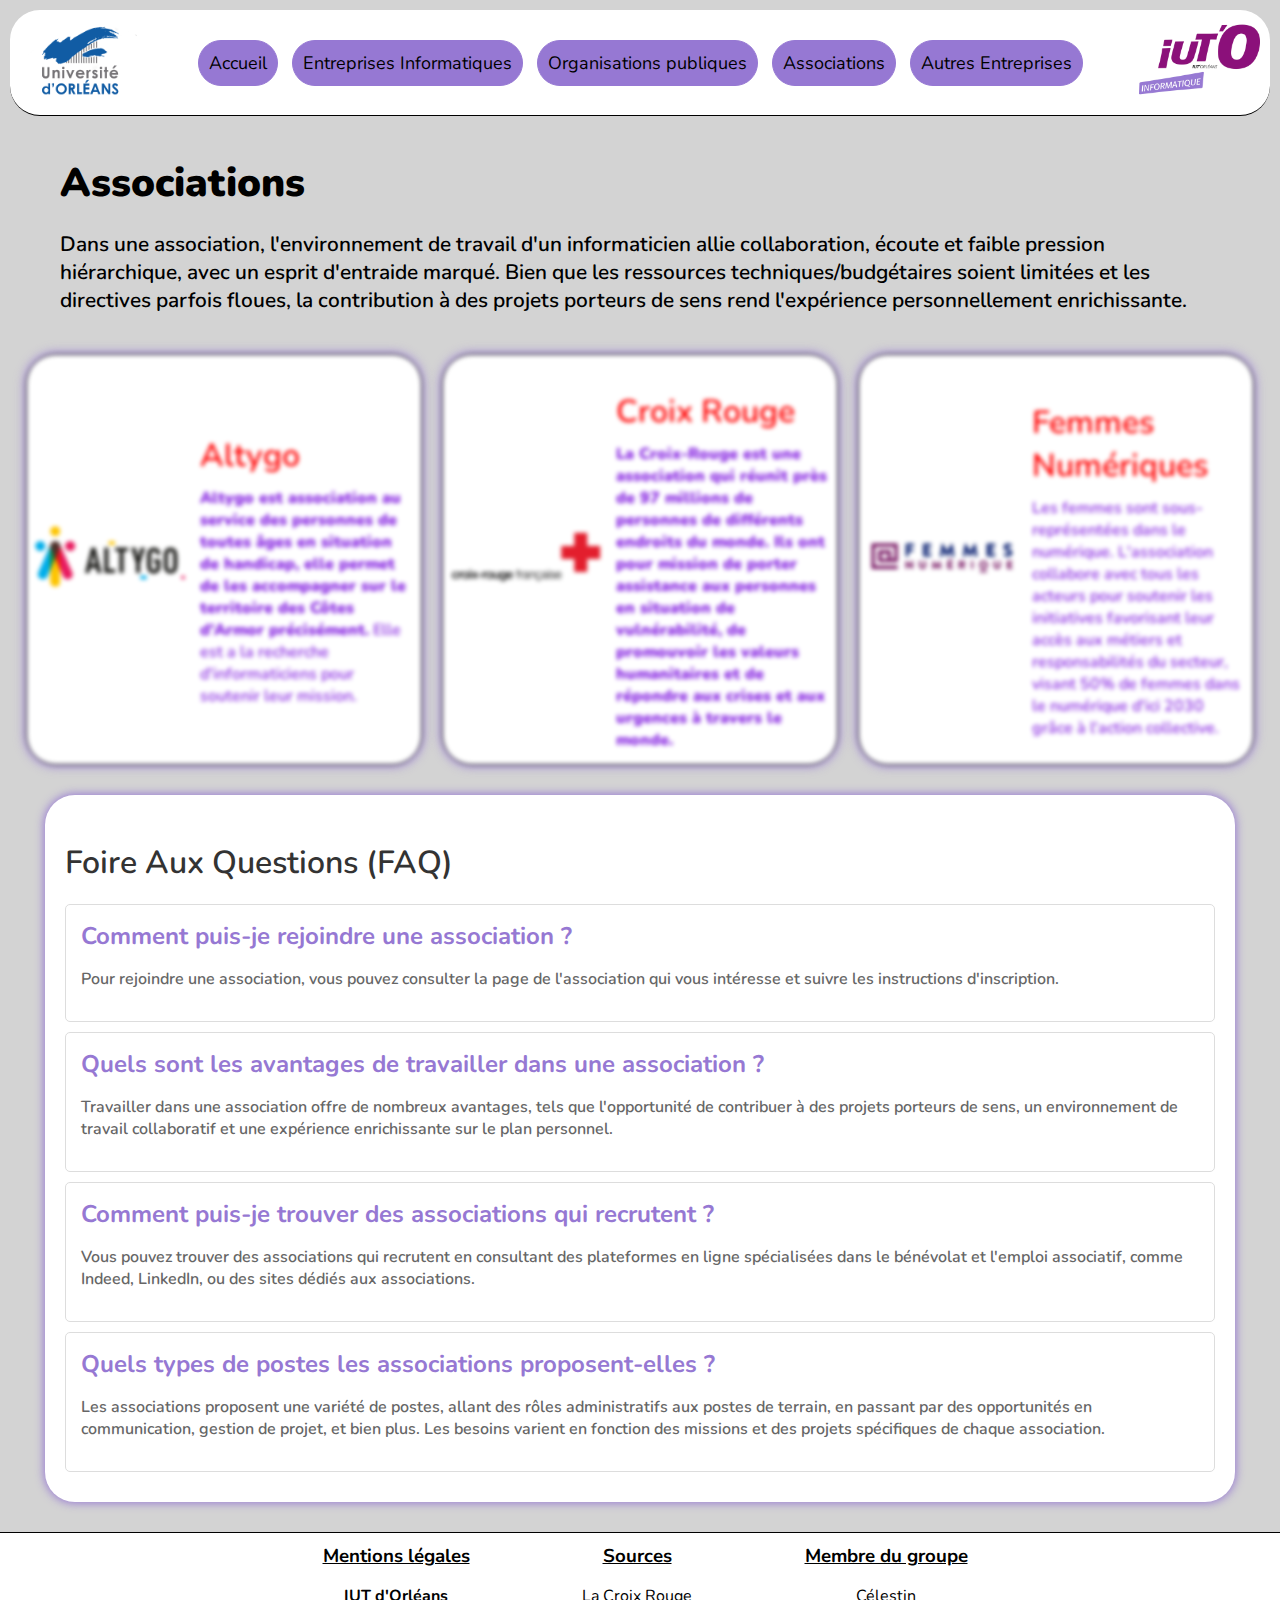
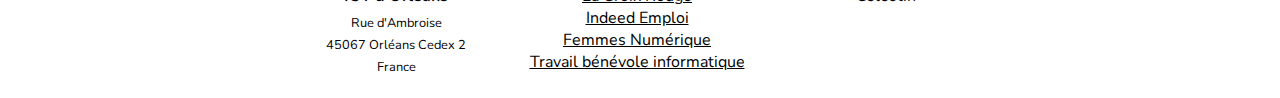
==== commit 54d35969: "add : sources associations" ====
--- a/associations.html
+++ b/associations.html
@@ -107,10 +107,10 @@
             <section class="section_footer">
                 <h3><a href="">Sources</a></h3>
                 <ul>
-                    <li><a href=""></a></li>
-                    <li><a href=""></a></li>
-                    <li><a href=""></a></li>
-                    <li><a href=""></a></li>
+                    <li><a href="https://www.croix-rouge.fr/">La Croix Rouge</a></li>
+                    <li><a href="https://fr.indeed.com/">Indeed Emploi</a></li>
+                    <li><a href="https://www.femmes-numerique.fr/">Femmes Numérique</a></li>
+                    <li><a href="https://www.jeveuxaider.gouv.fr/activites/informatique">Travail bénévole informatique</a></li>
                 </ul>
             </section>
             <section class="section_footer">
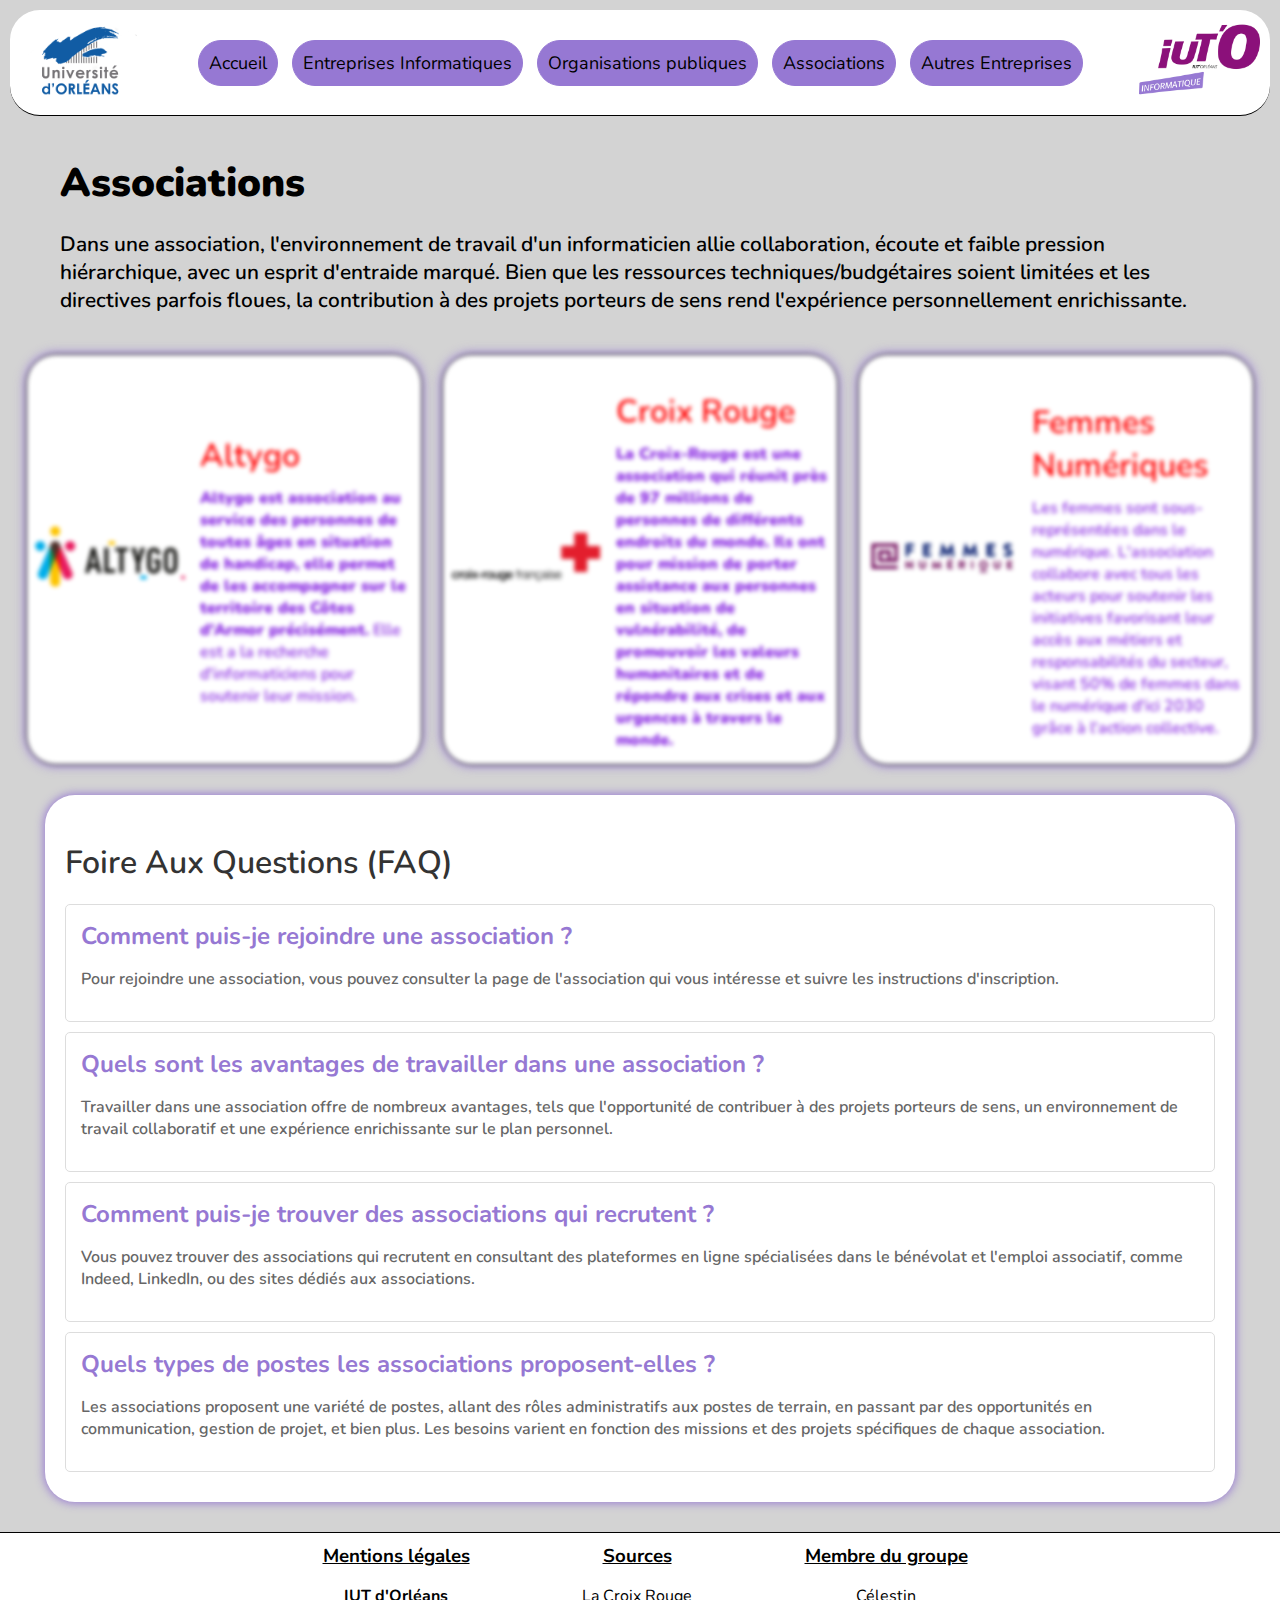
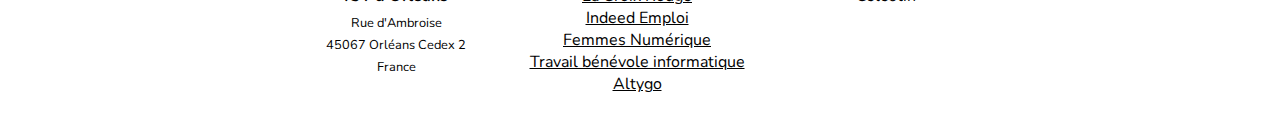
==== commit 9318dad2: "add : altygo source" ====
--- a/associations.html
+++ b/associations.html
@@ -111,6 +111,7 @@
                     <li><a href="https://fr.indeed.com/">Indeed Emploi</a></li>
                     <li><a href="https://www.femmes-numerique.fr/">Femmes Numérique</a></li>
                     <li><a href="https://www.jeveuxaider.gouv.fr/activites/informatique">Travail bénévole informatique</a></li>
+                    <li><a href="https://www.altygo.org/accueil">Altygo</a></li>
                 </ul>
             </section>
             <section class="section_footer">
